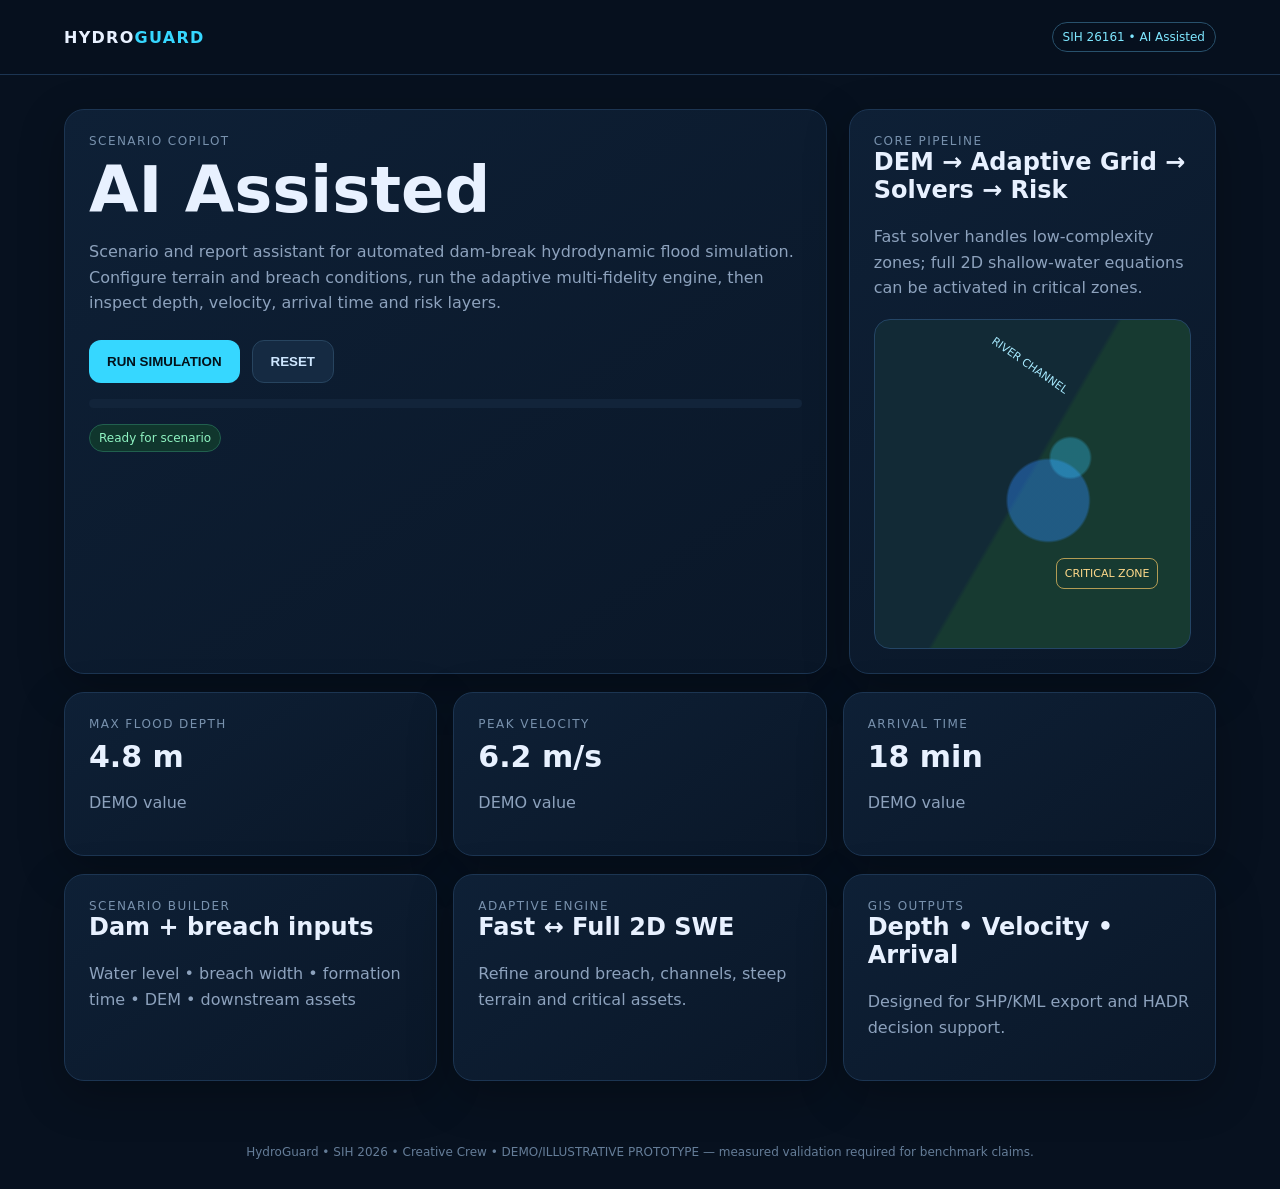
==== 10_prototypes/Prototype _9/index.html @ 1a0ec2df "Add files via upload" ====
<!doctype html><html><head><meta charset="utf-8"><meta name="viewport" content="width=device-width,initial-scale=1"><title>HydroGuard — AI Assisted</title><link rel="stylesheet" href="styles.css"></head><body><header><div class="logo">HYDRO<span>GUARD</span></div><div class="badge">SIH 26161 • AI Assisted</div></header><main><div class="hero"><section><div class="label">SCENARIO COPILOT</div><h1>AI Assisted</h1><p>Scenario and report assistant for automated dam-break hydrodynamic flood simulation. Configure terrain and breach conditions, run the adaptive multi-fidelity engine, then inspect depth, velocity, arrival time and risk layers.</p><div class="actions"><button id="run">RUN SIMULATION</button><button class="alt" id="reset">RESET</button></div><div class="progress"><i id="progress"></i></div><div id="status" class="pill">Ready for scenario</div></section><section><div class="label">CORE PIPELINE</div><h2>DEM → Adaptive Grid → Solvers → Risk</h2><p>Fast solver handles low-complexity zones; full 2D shallow-water equations can be activated in critical zones.</p><div class="map"></div></section></div><div class="grid"><section class="card metric"><div class="label">Max flood depth</div><strong id="depth">—</strong><p>DEMO value</p></section><section class="card metric"><div class="label">Peak velocity</div><strong id="velocity">—</strong><p>DEMO value</p></section><section class="card metric"><div class="label">Arrival time</div><strong id="arrival">—</strong><p>DEMO value</p></section></div><div class="grid"><section class="card"><div class="label">Scenario Builder</div><h2>Dam + breach inputs</h2><p>Water level • breach width • formation time • DEM • downstream assets</p></section><section class="card"><div class="label">Adaptive Engine</div><h2>Fast ↔ Full 2D SWE</h2><p>Refine around breach, channels, steep terrain and critical assets.</p></section><section class="card"><div class="label">GIS Outputs</div><h2>Depth • Velocity • Arrival</h2><p>Designed for SHP/KML export and HADR decision support.</p></section></div></main><footer>HydroGuard • SIH 2026 • Creative Crew • DEMO/ILLUSTRATIVE PROTOTYPE — measured validation required for benchmark claims.</footer><script src="app.js"></script></body></html>
---- 10_prototypes/Prototype _9/styles.css ----
*{box-sizing:border-box}body{margin:0;font-family:Inter,system-ui,-apple-system,Segoe UI,sans-serif;background:#07111f;color:#e8f1ff}:root{--a:#36d7ff;--m:#8da2bd;--p:#0d1b2e;--l:#1c3552}header{padding:22px 5vw;border-bottom:1px solid var(--l);display:flex;justify-content:space-between;align-items:center;background:#07111fee;backdrop-filter:blur(12px)}.logo{font-weight:800;letter-spacing:.08em}.logo span{color:var(--a)}.badge{font-size:12px;color:#7ee7ff;border:1px solid #28516c;padding:7px 10px;border-radius:999px}main{max-width:1280px;margin:auto;padding:34px 5vw}.hero{display:grid;grid-template-columns:1.35fr .65fr;gap:22px}.hero>section,.card{background:linear-gradient(145deg,#0e2036,#0a1728);border:1px solid var(--l);border-radius:20px;padding:24px;box-shadow:0 14px 45px #0004}h1{font-size:clamp(34px,5vw,64px);line-height:1.02;margin:10px 0}h2{margin-top:0}p{color:var(--m);line-height:1.6}.label{font-size:12px;text-transform:uppercase;letter-spacing:.12em;color:#7891ad}.actions{display:flex;gap:12px;flex-wrap:wrap;margin-top:24px}button{border:0;border-radius:12px;padding:13px 18px;font-weight:800;cursor:pointer;background:var(--a);color:#03111a}button.alt{background:#152a42;color:#cfe7ff;border:1px solid #27445f}.progress{height:9px;background:#12243a;border-radius:9px;overflow:hidden;margin:16px 0}.progress i{display:block;height:100%;width:0;background:var(--a);transition:width .2s}.pill{display:inline-block;color:#8ff3c2;background:#10362d;border:1px solid #21604e;border-radius:999px;padding:6px 9px;font-size:12px}.grid{display:grid;grid-template-columns:repeat(3,1fr);gap:16px;margin-top:18px}.metric strong{display:block;font-size:30px;margin-top:8px}.map{height:330px;border-radius:16px;margin-top:18px;border:1px solid #244565;position:relative;overflow:hidden;background:radial-gradient(circle at 62% 42%,#35c9ff55 0 7%,transparent 8%),radial-gradient(circle at 55% 55%,#2e8bff66 0 16%,transparent 17%),linear-gradient(120deg,#122a36 0 48%,#173a31 49% 100%)}.map:before{content:'RIVER CHANNEL';position:absolute;left:35%;top:12%;font-size:11px;color:#a7eaff;transform:rotate(35deg)}.map:after{content:'CRITICAL ZONE';position:absolute;right:10%;bottom:18%;padding:8px;border:1px solid #ffcc66aa;border-radius:8px;color:#ffd98a;font-size:11px}footer{padding:30px 5vw;color:#657d98;font-size:12px;text-align:center}@media(max-width:800px){.hero,.grid{grid-template-columns:1fr}main{padding-top:24px}}
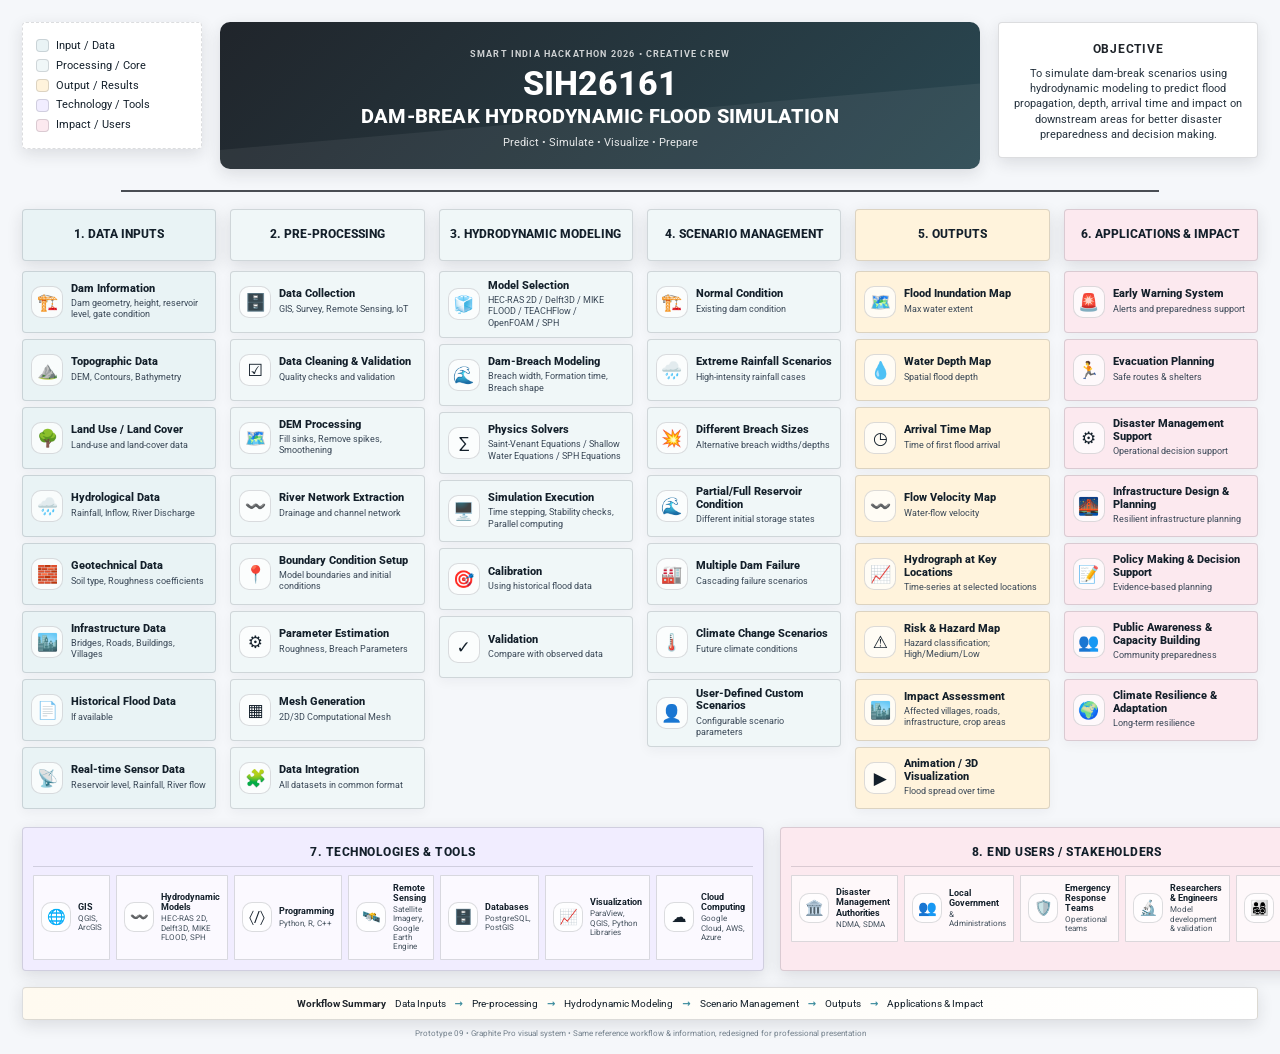
==== commit 5aa0722b: "Add files via upload" ====
--- a/10_prototypes/Prototype _9/index.html
+++ b/10_prototypes/Prototype _9/index.html
@@ -1 +1,6 @@
-<!doctype html><html><head><meta charset="utf-8"><meta name="viewport" content="width=device-width,initial-scale=1"><title>HydroGuard — AI Assisted</title><link rel="stylesheet" href="styles.css"></head><body><header><div class="logo">HYDRO<span>GUARD</span></div><div class="badge">SIH 26161 • AI Assisted</div></header><main><div class="hero"><section><div class="label">SCENARIO COPILOT</div><h1>AI Assisted</h1><p>Scenario and report assistant for automated dam-break hydrodynamic flood simulation. Configure terrain and breach conditions, run the adaptive multi-fidelity engine, then inspect depth, velocity, arrival time and risk layers.</p><div class="actions"><button id="run">RUN SIMULATION</button><button class="alt" id="reset">RESET</button></div><div class="progress"><i id="progress"></i></div><div id="status" class="pill">Ready for scenario</div></section><section><div class="label">CORE PIPELINE</div><h2>DEM → Adaptive Grid → Solvers → Risk</h2><p>Fast solver handles low-complexity zones; full 2D shallow-water equations can be activated in critical zones.</p><div class="map"></div></section></div><div class="grid"><section class="card metric"><div class="label">Max flood depth</div><strong id="depth">—</strong><p>DEMO value</p></section><section class="card metric"><div class="label">Peak velocity</div><strong id="velocity">—</strong><p>DEMO value</p></section><section class="card metric"><div class="label">Arrival time</div><strong id="arrival">—</strong><p>DEMO value</p></section></div><div class="grid"><section class="card"><div class="label">Scenario Builder</div><h2>Dam + breach inputs</h2><p>Water level • breach width • formation time • DEM • downstream assets</p></section><section class="card"><div class="label">Adaptive Engine</div><h2>Fast ↔ Full 2D SWE</h2><p>Refine around breach, channels, steep terrain and critical assets.</p></section><section class="card"><div class="label">GIS Outputs</div><h2>Depth • Velocity • Arrival</h2><p>Designed for SHP/KML export and HADR decision support.</p></section></div></main><footer>HydroGuard • SIH 2026 • Creative Crew • DEMO/ILLUSTRATIVE PROTOTYPE — measured validation required for benchmark claims.</footer><script src="app.js"></script></body></html>+<!doctype html><html lang="en"><head><meta charset="utf-8"><meta name="viewport" content="width=device-width,initial-scale=1"><title>SIH26161 — Dam-Break Hydrodynamic Flood Simulation | Prototype 09</title><link rel="preconnect" href="https://fonts.googleapis.com"><link href="https://fonts.googleapis.com/css2?family=Roboto:wght@400;500;600;700;800&display=swap" rel="stylesheet"><link rel="stylesheet" href="styles.css"></head><body>
+<div class="page"><header class="top"><div class="legend"><div><i class="sw input"></i>Input / Data</div><div><i class="sw process"></i>Processing / Core</div><div><i class="sw output"></i>Output / Results</div><div><i class="sw tech"></i>Technology / Tools</div><div><i class="sw impact"></i>Impact / Users</div></div><div class="hero"><small>SMART INDIA HACKATHON 2026 • CREATIVE CREW</small><strong>SIH26161</strong><h1>DAM-BREAK HYDRODYNAMIC FLOOD SIMULATION</h1><p>Predict • Simulate • Visualize • Prepare</p></div><aside class="objective"><b>OBJECTIVE</b><p>To simulate dam-break scenarios using hydrodynamic modeling to predict flood propagation, depth, arrival time and impact on downstream areas for better disaster preparedness and decision making.</p></aside></header>
+<div class="flow"><div class="branch"></div><section class="column input"><div class="col-head">1. DATA INPUTS</div><div class="items"><article class="item"><div class="icon">🏗️</div><div><div class="item-title">Dam Information</div><div class="desc">Dam geometry, height, reservoir level, gate condition</div></div></article><article class="item"><div class="icon">⛰️</div><div><div class="item-title">Topographic Data</div><div class="desc">DEM, Contours, Bathymetry</div></div></article><article class="item"><div class="icon">🌳</div><div><div class="item-title">Land Use / Land Cover</div><div class="desc">Land-use and land-cover data</div></div></article><article class="item"><div class="icon">🌧️</div><div><div class="item-title">Hydrological Data</div><div class="desc">Rainfall, Inflow, River Discharge</div></div></article><article class="item"><div class="icon">🧱</div><div><div class="item-title">Geotechnical Data</div><div class="desc">Soil type, Roughness coefficients</div></div></article><article class="item"><div class="icon">🏙️</div><div><div class="item-title">Infrastructure Data</div><div class="desc">Bridges, Roads, Buildings, Villages</div></div></article><article class="item"><div class="icon">📄</div><div><div class="item-title">Historical Flood Data</div><div class="desc">If available</div></div></article><article class="item"><div class="icon">📡</div><div><div class="item-title">Real-time Sensor Data</div><div class="desc">Reservoir level, Rainfall, River flow</div></div></article></div></section><section class="column process"><div class="col-head">2. PRE-PROCESSING</div><div class="items"><article class="item"><div class="icon">🗄️</div><div><div class="item-title">Data Collection</div><div class="desc">GIS, Survey, Remote Sensing, IoT</div></div></article><article class="item"><div class="icon">☑️</div><div><div class="item-title">Data Cleaning & Validation</div><div class="desc">Quality checks and validation</div></div></article><article class="item"><div class="icon">🗺️</div><div><div class="item-title">DEM Processing</div><div class="desc">Fill sinks, Remove spikes, Smoothening</div></div></article><article class="item"><div class="icon">〰️</div><div><div class="item-title">River Network Extraction</div><div class="desc">Drainage and channel network</div></div></article><article class="item"><div class="icon">📍</div><div><div class="item-title">Boundary Condition Setup</div><div class="desc">Model boundaries and initial conditions</div></div></article><article class="item"><div class="icon">⚙️</div><div><div class="item-title">Parameter Estimation</div><div class="desc">Roughness, Breach Parameters</div></div></article><article class="item"><div class="icon">▦</div><div><div class="item-title">Mesh Generation</div><div class="desc">2D/3D Computational Mesh</div></div></article><article class="item"><div class="icon">🧩</div><div><div class="item-title">Data Integration</div><div class="desc">All datasets in common format</div></div></article></div></section><section class="column process"><div class="col-head">3. HYDRODYNAMIC MODELING</div><div class="items"><article class="item"><div class="icon">🧊</div><div><div class="item-title">Model Selection</div><div class="desc">HEC-RAS 2D / Delft3D / MIKE FLOOD / TEACHFlow / OpenFOAM / SPH</div></div></article><article class="item"><div class="icon">🌊</div><div><div class="item-title">Dam-Breach Modeling</div><div class="desc">Breach width, Formation time, Breach shape</div></div></article><article class="item"><div class="icon">∑</div><div><div class="item-title">Physics Solvers</div><div class="desc">Saint-Venant Equations / Shallow Water Equations / SPH Equations</div></div></article><article class="item"><div class="icon">🖥️</div><div><div class="item-title">Simulation Execution</div><div class="desc">Time stepping, Stability checks, Parallel computing</div></div></article><article class="item"><div class="icon">🎯</div><div><div class="item-title">Calibration</div><div class="desc">Using historical flood data</div></div></article><article class="item"><div class="icon">✓</div><div><div class="item-title">Validation</div><div class="desc">Compare with observed data</div></div></article></div></section><section class="column process"><div class="col-head">4. SCENARIO MANAGEMENT</div><div class="items"><article class="item"><div class="icon">🏗️</div><div><div class="item-title">Normal Condition</div><div class="desc">Existing dam condition</div></div></article><article class="item"><div class="icon">🌧️</div><div><div class="item-title">Extreme Rainfall Scenarios</div><div class="desc">High-intensity rainfall cases</div></div></article><article class="item"><div class="icon">💥</div><div><div class="item-title">Different Breach Sizes</div><div class="desc">Alternative breach widths/depths</div></div></article><article class="item"><div class="icon">🌊</div><div><div class="item-title">Partial/Full Reservoir Condition</div><div class="desc">Different initial storage states</div></div></article><article class="item"><div class="icon">🏭</div><div><div class="item-title">Multiple Dam Failure</div><div class="desc">Cascading failure scenarios</div></div></article><article class="item"><div class="icon">🌡️</div><div><div class="item-title">Climate Change Scenarios</div><div class="desc">Future climate conditions</div></div></article><article class="item"><div class="icon">👤</div><div><div class="item-title">User-Defined Custom Scenarios</div><div class="desc">Configurable scenario parameters</div></div></article></div></section><section class="column output"><div class="col-head">5. OUTPUTS</div><div class="items"><article class="item"><div class="icon">🗺️</div><div><div class="item-title">Flood Inundation Map</div><div class="desc">Max water extent</div></div></article><article class="item"><div class="icon">💧</div><div><div class="item-title">Water Depth Map</div><div class="desc">Spatial flood depth</div></div></article><article class="item"><div class="icon">◷</div><div><div class="item-title">Arrival Time Map</div><div class="desc">Time of first flood arrival</div></div></article><article class="item"><div class="icon">〰️</div><div><div class="item-title">Flow Velocity Map</div><div class="desc">Water-flow velocity</div></div></article><article class="item"><div class="icon">📈</div><div><div class="item-title">Hydrograph at Key Locations</div><div class="desc">Time-series at selected locations</div></div></article><article class="item"><div class="icon">⚠️</div><div><div class="item-title">Risk & Hazard Map</div><div class="desc">Hazard classification; High/Medium/Low</div></div></article><article class="item"><div class="icon">🏙️</div><div><div class="item-title">Impact Assessment</div><div class="desc">Affected villages, roads, infrastructure, crop areas</div></div></article><article class="item"><div class="icon">▶️</div><div><div class="item-title">Animation / 3D Visualization</div><div class="desc">Flood spread over time</div></div></article></div></section><section class="column impact"><div class="col-head">6. APPLICATIONS & IMPACT</div><div class="items"><article class="item"><div class="icon">🚨</div><div><div class="item-title">Early Warning System</div><div class="desc">Alerts and preparedness support</div></div></article><article class="item"><div class="icon">🏃</div><div><div class="item-title">Evacuation Planning</div><div class="desc">Safe routes & shelters</div></div></article><article class="item"><div class="icon">⚙️</div><div><div class="item-title">Disaster Management Support</div><div class="desc">Operational decision support</div></div></article><article class="item"><div class="icon">🌉</div><div><div class="item-title">Infrastructure Design & Planning</div><div class="desc">Resilient infrastructure planning</div></div></article><article class="item"><div class="icon">📝</div><div><div class="item-title">Policy Making & Decision Support</div><div class="desc">Evidence-based planning</div></div></article><article class="item"><div class="icon">👥</div><div><div class="item-title">Public Awareness & Capacity Building</div><div class="desc">Community preparedness</div></div></article><article class="item"><div class="icon">🌍</div><div><div class="item-title">Climate Resilience & Adaptation</div><div class="desc">Long-term resilience</div></div></article></div></section></div>
+<div class="lower"><section class="wide tools"><div class="section-title">7. TECHNOLOGIES &amp; TOOLS</div><div class="tool-grid"><div class="tool"><div class="tool-icon">🌐</div><div><b>GIS</b><span>QGIS, ArcGIS</span></div></div><div class="tool"><div class="tool-icon">〰️</div><div><b>Hydrodynamic Models</b><span>HEC-RAS 2D, Delft3D, MIKE FLOOD, SPH</span></div></div><div class="tool"><div class="tool-icon">〈/〉</div><div><b>Programming</b><span>Python, R, C++</span></div></div><div class="tool"><div class="tool-icon">🛰️</div><div><b>Remote Sensing</b><span>Satellite Imagery, Google Earth Engine</span></div></div><div class="tool"><div class="tool-icon">🗄️</div><div><b>Databases</b><span>PostgreSQL, PostGIS</span></div></div><div class="tool"><div class="tool-icon">📈</div><div><b>Visualization</b><span>ParaView, QGIS, Python Libraries</span></div></div><div class="tool"><div class="tool-icon">☁️</div><div><b>Cloud Computing</b><span>Google Cloud, AWS, Azure</span></div></div></div></section><section class="wide stakeholders"><div class="section-title">8. END USERS / STAKEHOLDERS</div><div class="stake-grid"><div class="stake"><div class="stake-icon">🏛️</div><div><b>Disaster Management Authorities</b><span>NDMA, SDMA</span></div></div><div class="stake"><div class="stake-icon">👥</div><div><b>Local Government</b><span>& Administrations</span></div></div><div class="stake"><div class="stake-icon">🛡️</div><div><b>Emergency Response Teams</b><span>Operational teams</span></div></div><div class="stake"><div class="stake-icon">🔬</div><div><b>Researchers & Engineers</b><span>Model development & validation</span></div></div><div class="stake"><div class="stake-icon">👨‍👩‍👧‍👦</div><div><b>General Public / Communities</b><span>Preparedness & awareness</span></div></div></div></section></div>
+<div class="summary"><b>Workflow Summary</b><span>Data Inputs</span><em>→</em><span>Pre-processing</span><em>→</em><span>Hydrodynamic Modeling</span><em>→</em><span>Scenario Management</span><em>→</em><span>Outputs</span><em>→</em><span>Applications &amp; Impact</span></div>
+<footer>Prototype 09 • Graphite Pro visual system • Same reference workflow &amp; information, redesigned for professional presentation</footer></div><script src="app.js"></script></body></html>
--- a/10_prototypes/Prototype _9/styles.css
+++ b/10_prototypes/Prototype _9/styles.css
@@ -1 +1 @@
-*{box-sizing:border-box}body{margin:0;font-family:Inter,system-ui,-apple-system,Segoe UI,sans-serif;background:#07111f;color:#e8f1ff}:root{--a:#36d7ff;--m:#8da2bd;--p:#0d1b2e;--l:#1c3552}header{padding:22px 5vw;border-bottom:1px solid var(--l);display:flex;justify-content:space-between;align-items:center;background:#07111fee;backdrop-filter:blur(12px)}.logo{font-weight:800;letter-spacing:.08em}.logo span{color:var(--a)}.badge{font-size:12px;color:#7ee7ff;border:1px solid #28516c;padding:7px 10px;border-radius:999px}main{max-width:1280px;margin:auto;padding:34px 5vw}.hero{display:grid;grid-template-columns:1.35fr .65fr;gap:22px}.hero>section,.card{background:linear-gradient(145deg,#0e2036,#0a1728);border:1px solid var(--l);border-radius:20px;padding:24px;box-shadow:0 14px 45px #0004}h1{font-size:clamp(34px,5vw,64px);line-height:1.02;margin:10px 0}h2{margin-top:0}p{color:var(--m);line-height:1.6}.label{font-size:12px;text-transform:uppercase;letter-spacing:.12em;color:#7891ad}.actions{display:flex;gap:12px;flex-wrap:wrap;margin-top:24px}button{border:0;border-radius:12px;padding:13px 18px;font-weight:800;cursor:pointer;background:var(--a);color:#03111a}button.alt{background:#152a42;color:#cfe7ff;border:1px solid #27445f}.progress{height:9px;background:#12243a;border-radius:9px;overflow:hidden;margin:16px 0}.progress i{display:block;height:100%;width:0;background:var(--a);transition:width .2s}.pill{display:inline-block;color:#8ff3c2;background:#10362d;border:1px solid #21604e;border-radius:999px;padding:6px 9px;font-size:12px}.grid{display:grid;grid-template-columns:repeat(3,1fr);gap:16px;margin-top:18px}.metric strong{display:block;font-size:30px;margin-top:8px}.map{height:330px;border-radius:16px;margin-top:18px;border:1px solid #244565;position:relative;overflow:hidden;background:radial-gradient(circle at 62% 42%,#35c9ff55 0 7%,transparent 8%),radial-gradient(circle at 55% 55%,#2e8bff66 0 16%,transparent 17%),linear-gradient(120deg,#122a36 0 48%,#173a31 49% 100%)}.map:before{content:'RIVER CHANNEL';position:absolute;left:35%;top:12%;font-size:11px;color:#a7eaff;transform:rotate(35deg)}.map:after{content:'CRITICAL ZONE';position:absolute;right:10%;bottom:18%;padding:8px;border:1px solid #ffcc66aa;border-radius:8px;color:#ffd98a;font-size:11px}footer{padding:30px 5vw;color:#657d98;font-size:12px;text-align:center}@media(max-width:800px){.hero,.grid{grid-template-columns:1fr}main{padding-top:24px}}+:root{--navy:#20252b;--accent:#3c8c9e;--input:#e9f3f5;--process:#f0f7f8;--output:#fff3dc;--impact:#fce9ef;--tech:#f1edff;--ink:#14202b;--muted:#536170;--border:rgba(20,32,43,.15);--radius:4px;--gap:6px;--shadow:0 5px 16px rgba(32,37,43,.12)}*{box-sizing:border-box}body{margin:0;background:#f5f7fa;color:var(--ink);font-family:'Roboto',system-ui,sans-serif}.page{width:min(1600px,100%);margin:auto;padding:22px 22px 16px}.top{display:grid;grid-template-columns:180px 1fr 260px;gap:18px;align-items:start;margin-bottom:16px}.legend,.objective,.hero,.wide,.summary{background:#fff;border:1px solid var(--border);box-shadow:var(--shadow)}.legend{border-style:dashed;border-radius:var(--radius);padding:13px;font-size:11px;line-height:1.8}.legend div{display:flex;align-items:center;gap:7px;white-space:nowrap}.sw{width:13px;height:13px;border-radius:4px;border:1px solid var(--border);display:inline-block}.sw.input{background:var(--input)}.sw.process{background:var(--process)}.sw.output{background:var(--output)}.sw.tech{background:var(--tech)}.sw.impact{background:var(--impact)}.hero{background:linear-gradient(135deg,var(--navy),color-mix(in srgb,var(--accent) 34%,var(--navy)));color:white;border:0;border-radius:calc(var(--radius) + 6px);padding:20px 26px;text-align:center;position:relative;overflow:hidden}.hero:after{content:'';position:absolute;inset:auto -10% -55% -10%;height:90%;background:rgba(255,255,255,.06);transform:rotate(-5deg)}.hero small{position:relative;z-index:1;opacity:.78;letter-spacing:.13em;font-size:9px;font-weight:700}.hero strong,.hero h1,.hero p{position:relative;z-index:1}.hero strong{display:block;font-size:34px;line-height:1.05;margin:5px 0 2px;font-weight:800}.hero h1{font-size:20px;line-height:1.2;margin:0;font-weight:800;letter-spacing:.01em}.hero p{margin:8px 0 0;font-size:11px;opacity:.88}.objective{border-radius:var(--radius);padding:15px;text-align:center;min-height:130px}.objective b{font-size:12px;color:var(--navy);letter-spacing:.06em}.objective p{font-size:10.5px;line-height:1.45;margin:9px 0 0;color:#26333f}.flow{position:relative;display:grid;grid-template-columns:repeat(6,1fr);gap:14px;padding-top:24px}.branch{position:absolute;left:8%;right:8%;top:5px;height:20px;border-top:2px solid var(--navy);opacity:.8}.column{position:relative;z-index:1}.col-head{min-height:52px;display:flex;align-items:center;justify-content:center;text-align:center;padding:8px;border-radius:var(--radius);border:1px solid var(--border);font-weight:800;font-size:12px;line-height:1.2;background:var(--input);box-shadow:var(--shadow)}.process .col-head{background:var(--process)}.output .col-head{background:var(--output)}.impact .col-head{background:var(--impact)}.items{display:flex;flex-direction:column;gap:var(--gap);margin-top:10px}.item{display:grid;grid-template-columns:32px 1fr;gap:8px;align-items:center;min-height:62px;padding:8px;border-radius:var(--radius);border:1px solid var(--border);background:var(--input);box-shadow:0 4px 12px rgba(20,32,43,.045);transition:.2s}.process .item{background:var(--process)}.output .item{background:var(--output)}.impact .item{background:var(--impact)}.item:hover{transform:translateY(-2px);box-shadow:var(--shadow)}.icon,.tool-icon,.stake-icon{display:grid;place-items:center;width:32px;height:32px;border-radius:10px;background:rgba(255,255,255,.72);border:1px solid var(--border);font-size:17px}.item-title{font-weight:800;font-size:10.8px;line-height:1.15}.desc{font-size:9px;line-height:1.25;color:#394756;margin-top:3px}.lower{display:grid;grid-template-columns:1.45fr 1fr;gap:16px;margin-top:18px}.wide{border-radius:var(--radius);padding:10px;background:var(--tech)}.stakeholders{background:var(--impact)}.section-title{font-weight:800;font-size:12px;text-align:center;padding:7px;border-bottom:1px solid var(--border);letter-spacing:.04em}.tool-grid{display:grid;grid-template-columns:repeat(7,1fr);gap:6px;margin-top:8px}.tool,.stake{background:rgba(255,255,255,.68);border:1px solid var(--border);border-radius:calc(var(--radius) - 3px);padding:7px;display:flex;align-items:center;gap:7px;min-height:58px}.tool-icon,.stake-icon{flex:0 0 30px;width:30px;height:30px;font-size:15px}.tool b,.stake b{display:block;font-size:8.8px;line-height:1.15}.tool span,.stake span{display:block;font-size:7.8px;line-height:1.2;color:#45525e;margin-top:2px}.stake-grid{display:grid;grid-template-columns:repeat(5,1fr);gap:6px;margin-top:8px}.summary{margin-top:16px;border-radius:var(--radius);padding:10px 14px;display:flex;justify-content:center;align-items:center;gap:9px;flex-wrap:wrap;font-size:10px;background:linear-gradient(90deg,#fffaf0,#fff)}.summary b{color:var(--navy)}.summary em{font-style:normal;color:var(--accent);font-weight:900}footer{text-align:center;color:#73808c;font-size:8px;margin-top:9px}@media(max-width:1100px){.top{grid-template-columns:1fr}.flow{grid-template-columns:repeat(2,1fr)}.branch{display:none}.tool-grid{grid-template-columns:repeat(3,1fr)}.stake-grid{grid-template-columns:repeat(2,1fr)}.lower{grid-template-columns:1fr}}@media(max-width:650px){.page{padding:10px}.flow{grid-template-columns:1fr}.tool-grid,.stake-grid{grid-template-columns:1fr 1fr}.hero strong{font-size:28px}.hero h1{font-size:16px}}@media print{body{background:white}.page{width:1600px;padding:12px}.item:hover{transform:none}}
